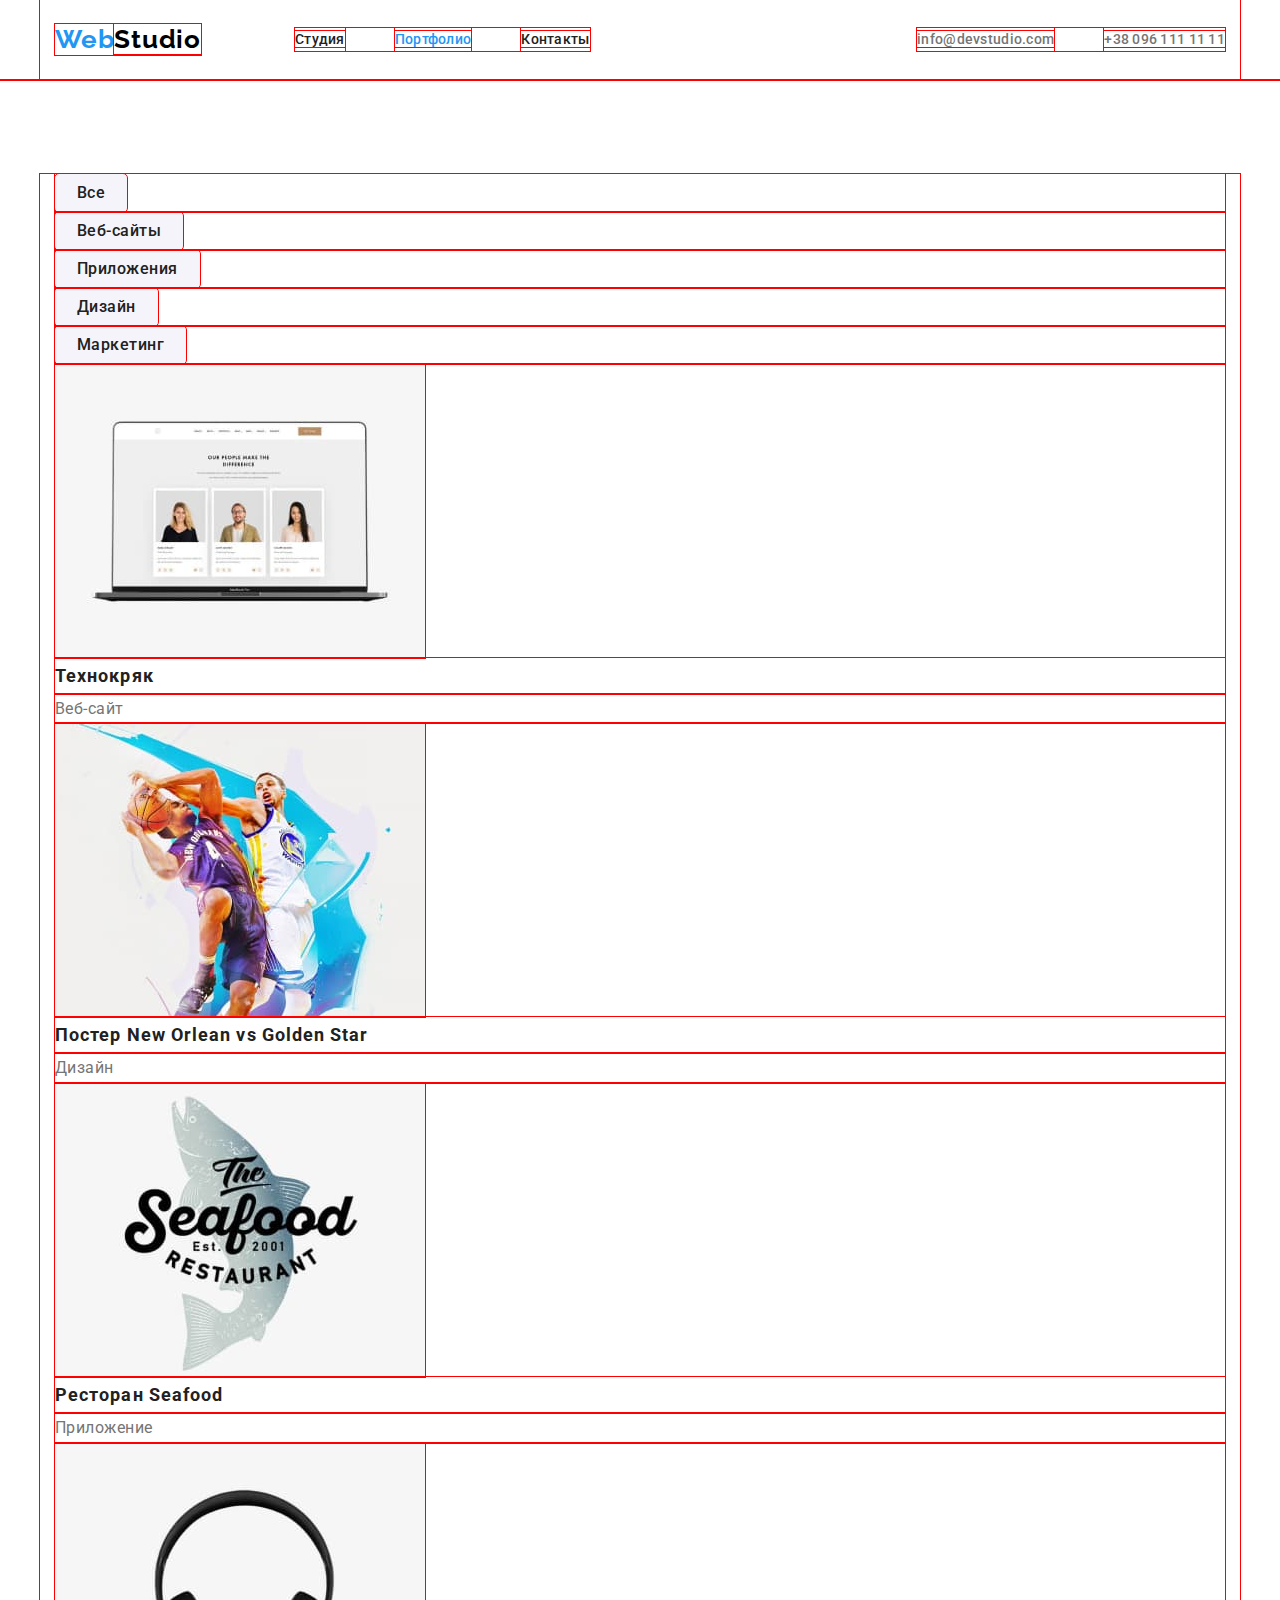
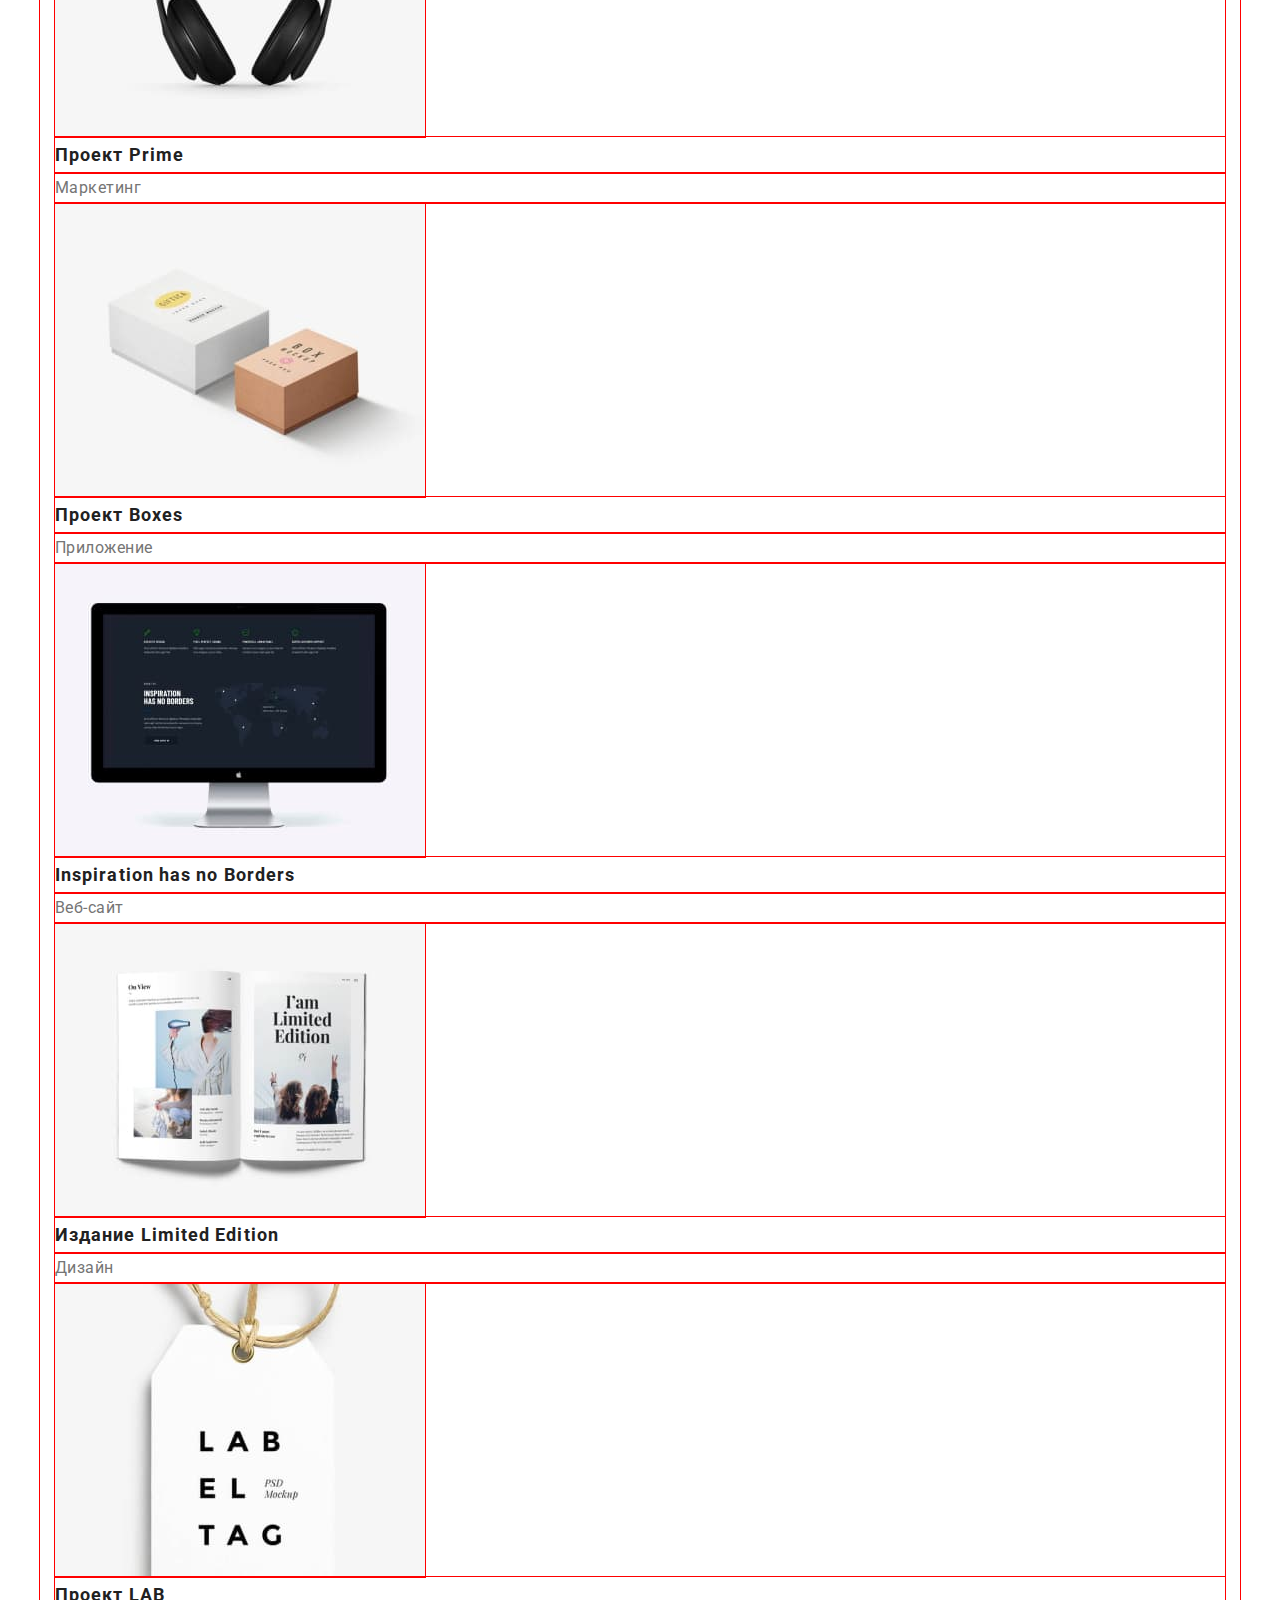
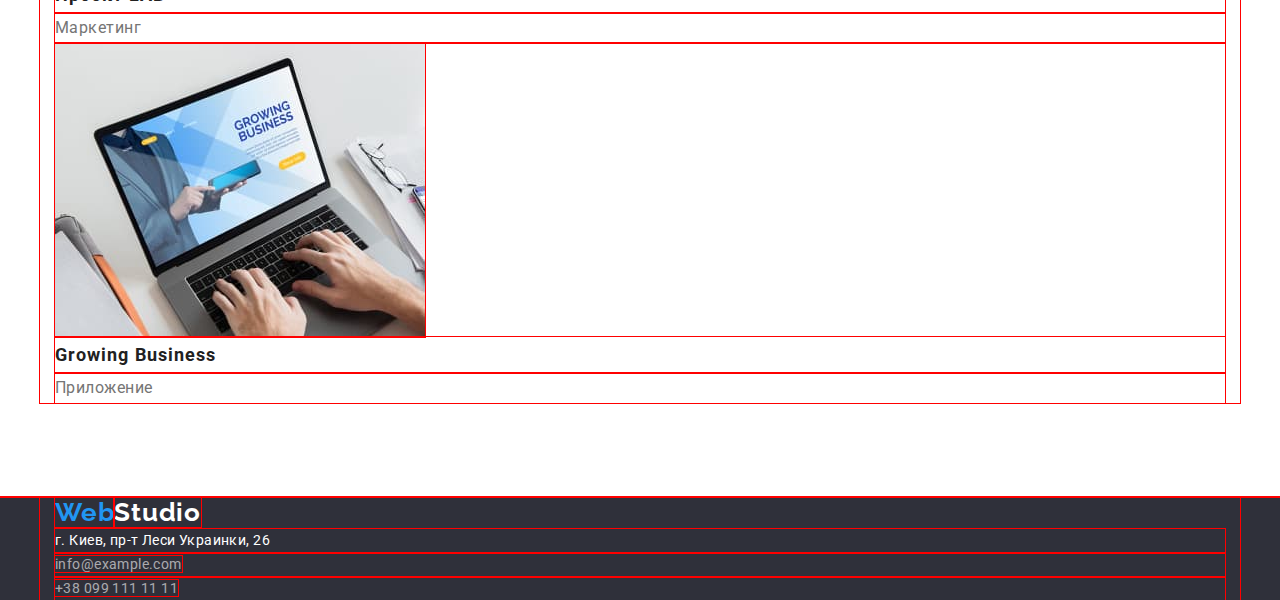
==== portfolio.html @ d6506626 "портф" ====
<!DOCTYPE html>
<html lang="ru">

<head>
    <meta charset="UTF-8">
    <meta http-equiv="X-UA-Compatible" content="IE=edge">
    <meta name="viewport" content="width=device-width, initial-scale=1.0">
    <link rel="stylesheet"
        href="https://cdnjs.cloudflare.com/ajax/libs/modern-normalize/1.0.0/modern-normalize.min.css">
    <link rel="preconnect" href="https://fonts.gstatic.com">
    <link
        href="https://fonts.googleapis.com/css2?family=Raleway:wght@700&family=Roboto:wght@400;500;700;900&display=swap"
        rel="stylesheet">
    <link rel="stylesheet" href="./css/styles.css">
    <title>Студия</title>
</head>


<body>

    <header class="section">
        <div class="container">

            <a class="logo" href="./index.html">Web<span class="logo-studio-black">Studio</span></a>
            <nav class="nav">
                <ul class="nav-list list">
                    <li class="list-items"><a class="nav-link" href="./index.html">Студия</a></li>
                    <li class="list-items"><a class="nav-link  current" href="./portfolio.html">Портфолио</a></li>
                    <li class="list-items"><a class="nav-link" href="">Контакты</a></li>
                </ul>
            </nav>
            <ul class="contacts list">
                <li class="list-items"><a class="contacts-head" href="mailto:info@devstudio.com">info@devstudio.com</a>
                </li>
                <li class="list-items"><a class="contacts-head" href="tel:+380961111111">+38 096 111 11 11</a></li>
            </ul>
        </div>
    </header>
    <main>
        <section class="portfolio section">
            <div class="container">
                <h1 class="visually-hidden">Наши работы</h1>
                <ul class="list">
                    <li><button class="portfolio-button" type="button">Все</button></li>
                    <li><button class="portfolio-button" type="button">Веб-сайты</button></li>
                    <li><button class="portfolio-button" type="button">Приложения</button></li>
                    <li><button class="portfolio-button" type="button">Дизайн</button></li>
                    <li><button class="portfolio-button" type="button">Маркетинг</button></li>
                </ul>
                <ul class="gallery list">
                    <li><a href="">
                            <img src="./images/portfolio/img1.jpg" width="370" alt="ноутбук с открытым сайтом">
                            <h2>Технокряк</h2>
                            <p>Веб-сайт</p>
                        </a>
                    </li>
                    <li><a href="">
                            <img src="./images/portfolio/img2.jpg" width="370" alt="два баскетболиста в прыжке">
                            <h2>Постер New Orlean vs Golden Star</h2>
                            <p>Дизайн</p>
                        </a>
                    </li>
                    <li><a href="">
                            <img src="./images/portfolio/img3.jpg" width="370" alt="логотип ресторана">
                            <h2>Ресторан Seafood</h2>
                            <p>Приложение</p>
                        </a>
                    </li>
                    <li><a href="">
                            <img src="./images/portfolio/img4.jpg" width="370" alt="наушники">
                            <h2>Проект Prime</h2>
                            <p>Маркетинг</p>
                        </a>
                    </li>
                    <li><a href="">
                            <img src="./images/portfolio/img5.jpg" width="370" alt="две коробки">
                            <h2>Проект Boxes</h2>
                            <p>Приложение</p>
                        </a>
                    </li>
                    <li><a href="">
                            <img src="./images/portfolio/img6.jpg" width="370" alt="монитор с открытым сайтом">
                            <h2>Inspiration has no Borders</h2>
                            <p>Веб-сайт</p>
                        </a>
                    </li>
                    <li><a href="">
                            <img src="./images/portfolio/img7.jpg" width="370" alt="открытая книга">
                            <h2>Издание Limited Edition</h2>
                            <p>Дизайн</p>
                        </a>
                    </li>
                    <li><a href="">
                            <img src="./images/portfolio/img8.jpg" width="370" alt="логотип проекта">
                            <h2>Проект LAB</h2>
                            <p>Маркетинг</p>
                        </a>
                    </li>
                    <li><a href="">
                            <img src="./images/portfolio/img9.jpg" width="370" alt="ноутбук с открытым приложением">
                            <h2>Growing Business</h2>
                            <p>Приложение</p>
                        </a>
                    </li>
                </ul>
            </div>
        </section>
    </main>
    <footer class="footer">
        <div class="container">
            <a class="logo" href="./index.html"><span class="logo-web">Web</span><span
                    class="logo-studio-white">Studio</span></a>
            <address>
                <ul class="list">
                    <li class="town">г. Киев, пр-т Леси Украинки, 26</li>
                    <li><a class="footer-link" href="mailtoinfo@example.com">info@example.com</a></li>
                    <li><a class="footer-link" href="tel+380991111111">+38 099 111 11 11</a></li>
                </ul>
            </address>
        </div>
    </footer>

</body>

</html>
---- css/styles.css ----
:root{
    --primary-text-color:#757575;
    --primari-title-color:#212121;
    --primery-bg-color:#ffffff;
    --accent-color:#2196F3;
    --second-bg-color:#F5F4FA;
    --third-bg-color:#2F303A;
    --addres-second-color:rgba(255, 255, 255, 0.6);
    --second-logo-color:#000000;
}

*{outline: 1px solid red;} 
/* reset styles */
a{text-decoration: none;color: inherit;}

.list{list-style: none; margin: 0; padding: 0; }

h1,h2,h3,p{margin: 0;} 

html{box-sizing: border-box;}
*,*::after,*::before{
  box-sizing: inherit;}

img {
  display: block;
  max-width: 100%;
  height: auto;
}

/* Body */
body{
font-family: 'Roboto', sans-serif;
color: var(--primary-text-color) ;
font-size: 14px;
line-height: 1.71;
letter-spacing: 0.03em;}




/* all containers&sections */
.container{
max-width: 1200px;
margin-left: auto;
margin-right: auto;
padding-left: 15px;
padding-right: 15px;}
.section{
padding-bottom: 94px;
padding-top: 94px;}

/* hidden title */
.visually-hidden {
  position: absolute !important;
  clip: rect(1px 1px 1px 1px);
  clip: rect(1px, 1px, 1px, 1px);
  padding: 0 !important;
  border: 0 !important;
  height: 1px !important;
  width: 1px !important;
  overflow: hidden;}

/* logo */
.logo{font-family: 'Raleway',sans-serif;
font-weight: 700;
font-size: 26px;
line-height: 1.19;
letter-spacing: 0.03em;
color: var(--accent-color);
margin-right: 94px;}
.logo-studio-black{color: var(--second-logo-color);}
.logo-studio-white{color: var(--primery-bg-color);}

/* header */
.nav-link{color: var(--primari-title-color);}
.nav-link.current{color: var(--accent-color);}
.nav-link:hover,.nav-link:focus{color: var(--accent-color) ;}
.contacts-head{color: var(--primary-text-color);} 
.contacts-head:hover,.contacts-head:focus{color: var(--accent-color);}

.nav-link,.contacts-head{
font-weight: 500;
font-size: 14px;
line-height: 1.14;
letter-spacing: 0.02em;}

header .container{
border-bottom: 1px solid #ECECEC;
display: flex;
align-items:center;
 height: 80px;
padding-top: 25px;
padding-bottom: 25px; }

header.section{padding: 0;}

.nav-list li:not(:last-child),.contacts li:not(:last-child){margin-right: 50px;}
.contacts{margin-left: auto}
.nav-list,.contacts{display: flex;}


/* footer */
.footer{background-color: var(--third-bg-color);}
.town{color: var(--primery-bg-color);}
.footer-link{color: var(--addres-second-color);}
.footer-link,.town{font-size: 14px;
line-height: 1.71;
letter-spacing: 0.03em;
font-family: Roboto;
font-style: normal;}
.footer-link:focus,.footer-link:hover{color: var(--accent-color);}

/* main pg index */
/*     hero */
.hero{
padding-top: 200px;
padding-bottom: 200px;
background-color: var(--third-bg-color);
}

.main-title{
color: var(--primery-bg-color);
font-weight: 900;
font-size: 44px;
line-height: 1.36;
letter-spacing: 0.06em;
text-transform: uppercase;
margin-bottom: 30px;
}

.hero-container{
width: 696px;
margin-left: auto;
margin-right: auto;
text-align: center;}

.hero-button{
background-color: var(--accent-color);
color: var(--primery-bg-color) ;
cursor: pointer;
font-weight: bold;
font-size: 16px;
line-height: 1.87;
text-align: center;
letter-spacing: 0.06em;
padding: 10px 32px;
border-radius: 4px;
border:0px;}

.hero-button:focus,.hero-button:hover{background-color:  #188CE8;}


/*    our-features */
.our-features-list{display: flex;}

.our-features-item{flex-basis: calc((100%-90px)/4);}
.our-features-item:not(:last-child){margin-right: 30px;}

.our-features-subtitle{color: var(--primari-title-color);
font-size: 14px;
line-height: 1.14;
letter-spacing: 0.03em;
text-transform: uppercase;}



/*    specialization */
.specialization .container{padding-top: 0;}
.specialization ul{display: flex;}
.specialization li:not(:last-child){margin-right: 30px;}
.specialization-title{
text-align: center;
margin-bottom: 50px;
color: var(--primari-title-color);
font-size: 36px;
line-height: 1.16;
text-align: center;
letter-spacing: 0.03em;}

/*     team  */
.team{background-color: val(--second-bg-color);}
.team ul{display: flex;}
.team li:not(:last-child){margin-right: 30px;}
.team-title{
margin-bottom: 50px;
color: var(--primari-title-color);
font-size: 36px;
line-height: 1.16;
text-align: center;
letter-spacing: 0.03em;}
.team-subtitle{color: var(--primari-title-color);
font-weight: 500;
font-size: 16px;
line-height: 1.18;
letter-spacing: 0.03em;}
.team-text{font-size: 16px;
line-height: 1.18;
letter-spacing: 0.03em;}

/* main pg portfolio */
/*     buttons */
.portfolio-button{
background-color: var(--second-bg-color);
color: var(--primari-title-color);
cursor: pointer;font-weight: 500;
font-size: 16px;
line-height: 1.62;
text-align: center;
letter-spacing: 0.03em;
padding: 6px 22px;
border: 0px;
border-radius: 4px;}
.portfolio-button:focus,.portfolio-button:hover{background-color: var(--accent-color);color: var(--primery-bg-color);}

/*     gallery */
.gallery h2{color: var(--primari-title-color);
font-size: 18px;
line-height: 2;
letter-spacing: 0.06em;}
.gallery p{font-size: 16px;
line-height: 1.87;
letter-spacing: 0.03em;
color: var(--primary-text-color);}
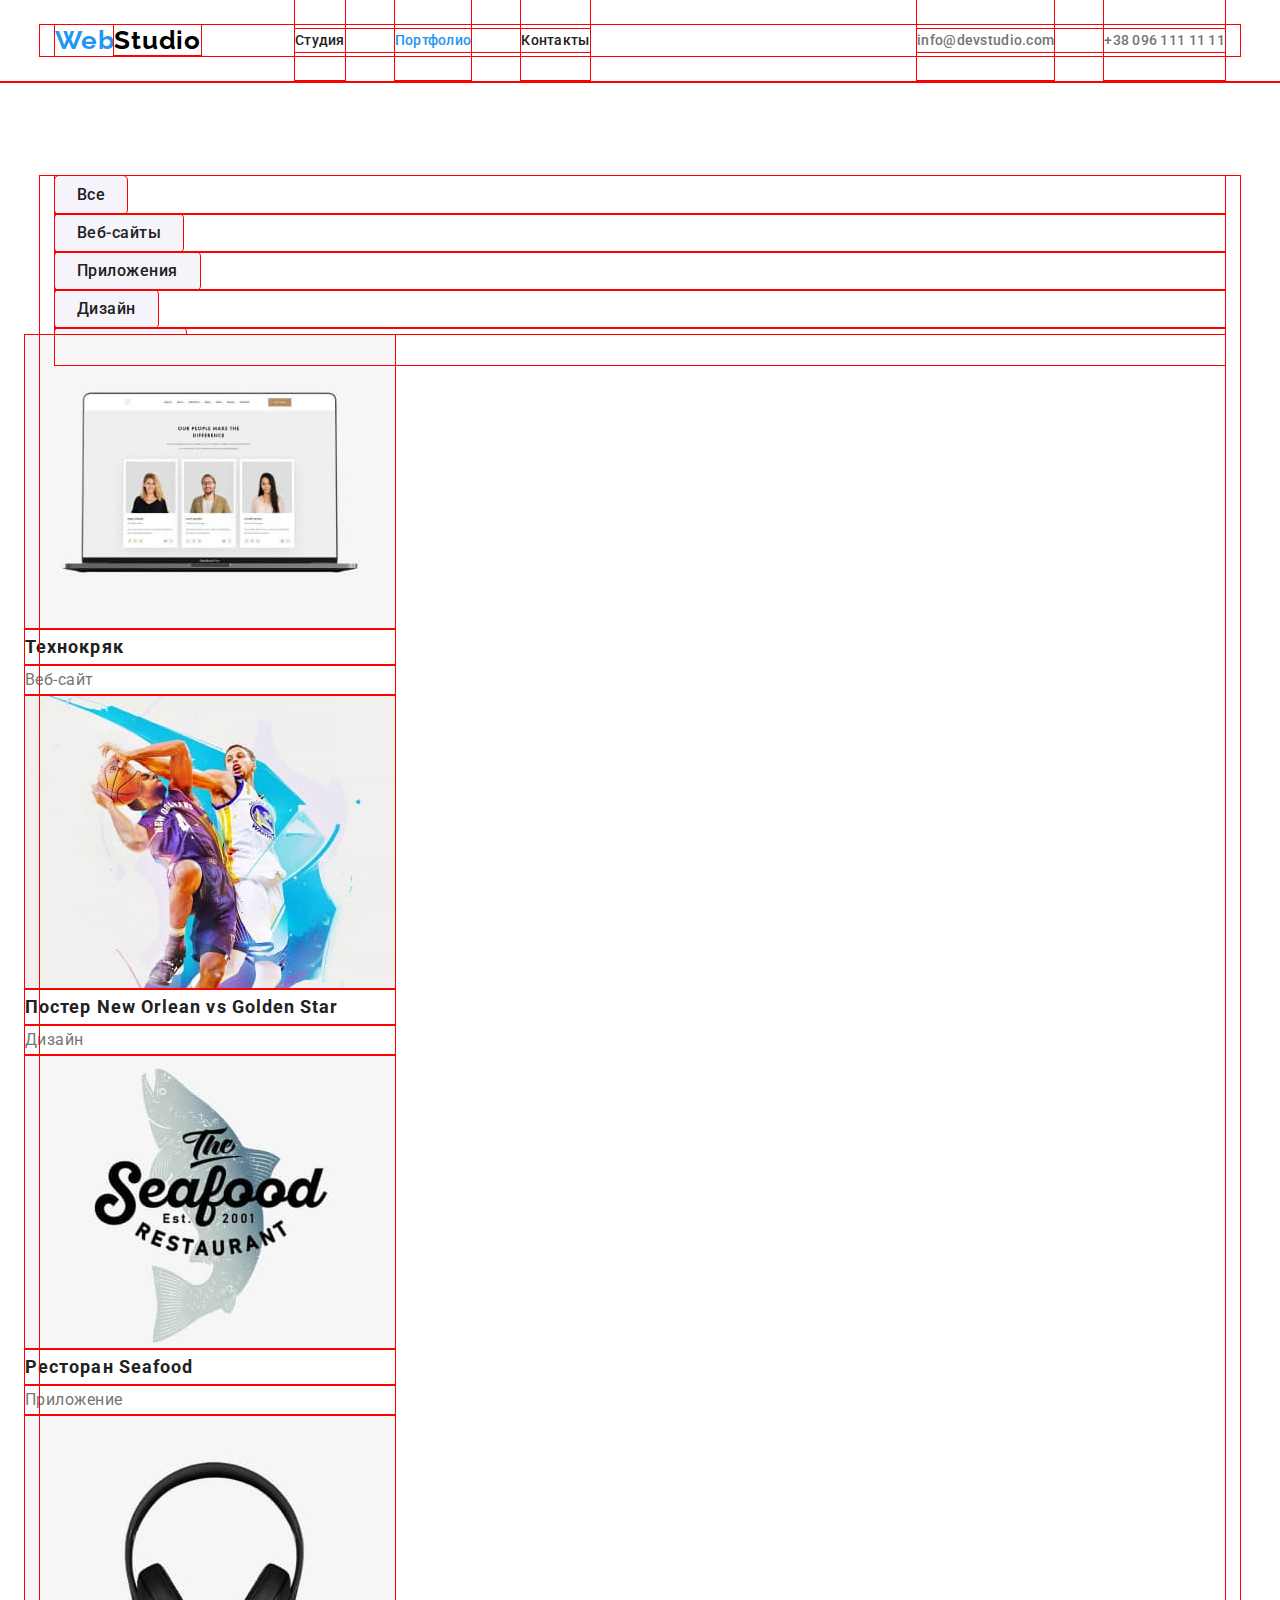
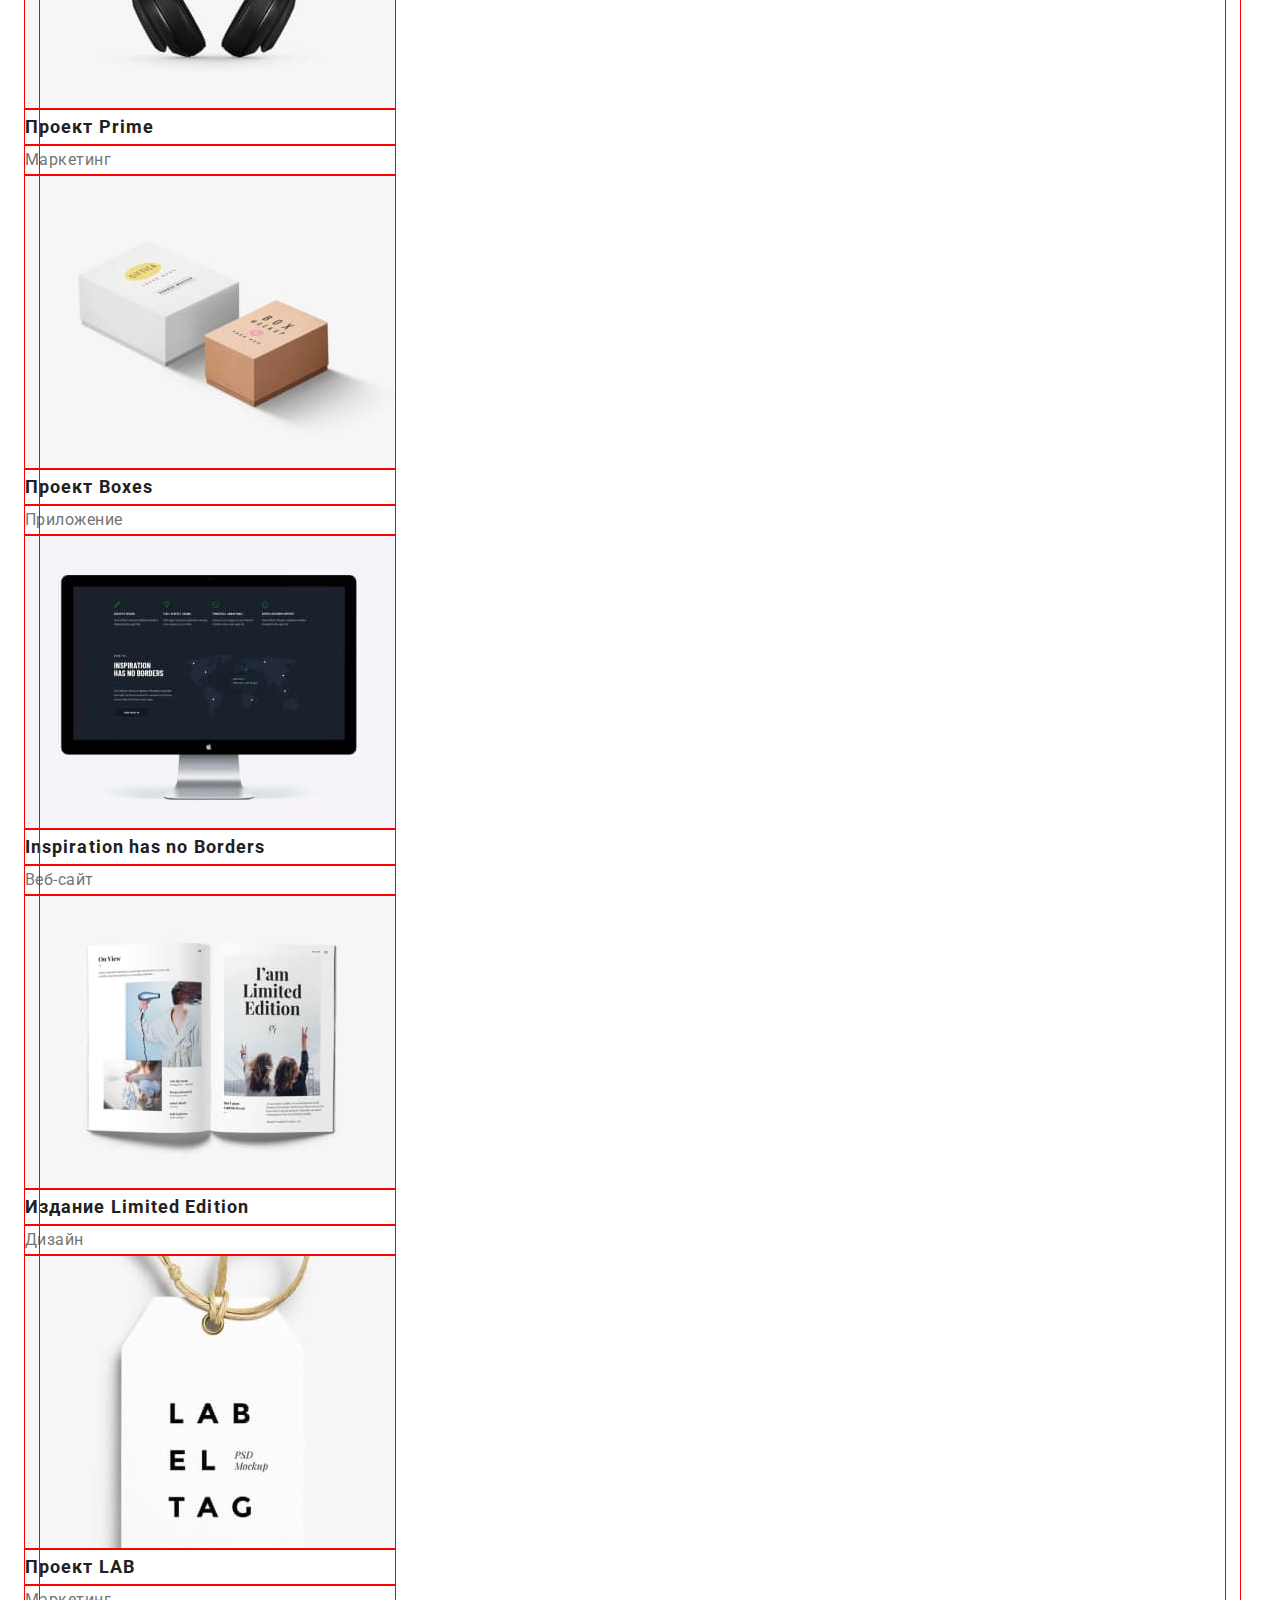
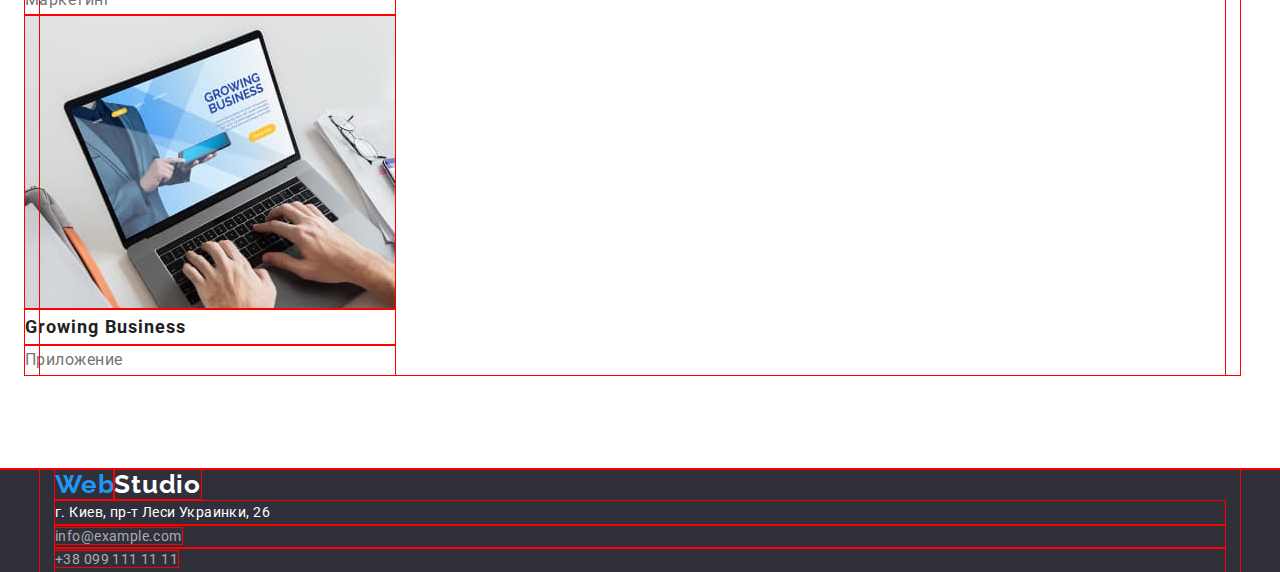
==== commit 62de9aca: "08" ====
--- a/portfolio.html
+++ b/portfolio.html
@@ -15,11 +15,9 @@
     <title>Студия</title>
 </head>
 
-
 <body>
-
-    <header class="section">
-        <div class="container">
+    <header class="header">
+        <div class="container header-container">
 
             <a class="logo" href="./index.html">Web<span class="logo-studio-black">Studio</span></a>
             <nav class="nav">
@@ -47,62 +45,64 @@
                     <li><button class="portfolio-button" type="button">Дизайн</button></li>
                     <li><button class="portfolio-button" type="button">Маркетинг</button></li>
                 </ul>
-                <ul class="gallery list">
-                    <li><a href="">
-                            <img src="./images/portfolio/img1.jpg" width="370" alt="ноутбук с открытым сайтом">
-                            <h2>Технокряк</h2>
-                            <p>Веб-сайт</p>
-                        </a>
-                    </li>
-                    <li><a href="">
-                            <img src="./images/portfolio/img2.jpg" width="370" alt="два баскетболиста в прыжке">
-                            <h2>Постер New Orlean vs Golden Star</h2>
-                            <p>Дизайн</p>
-                        </a>
-                    </li>
-                    <li><a href="">
-                            <img src="./images/portfolio/img3.jpg" width="370" alt="логотип ресторана">
-                            <h2>Ресторан Seafood</h2>
-                            <p>Приложение</p>
-                        </a>
-                    </li>
-                    <li><a href="">
-                            <img src="./images/portfolio/img4.jpg" width="370" alt="наушники">
-                            <h2>Проект Prime</h2>
-                            <p>Маркетинг</p>
-                        </a>
-                    </li>
-                    <li><a href="">
-                            <img src="./images/portfolio/img5.jpg" width="370" alt="две коробки">
-                            <h2>Проект Boxes</h2>
-                            <p>Приложение</p>
-                        </a>
-                    </li>
-                    <li><a href="">
-                            <img src="./images/portfolio/img6.jpg" width="370" alt="монитор с открытым сайтом">
-                            <h2>Inspiration has no Borders</h2>
-                            <p>Веб-сайт</p>
-                        </a>
-                    </li>
-                    <li><a href="">
-                            <img src="./images/portfolio/img7.jpg" width="370" alt="открытая книга">
-                            <h2>Издание Limited Edition</h2>
-                            <p>Дизайн</p>
-                        </a>
-                    </li>
-                    <li><a href="">
-                            <img src="./images/portfolio/img8.jpg" width="370" alt="логотип проекта">
-                            <h2>Проект LAB</h2>
-                            <p>Маркетинг</p>
-                        </a>
-                    </li>
-                    <li><a href="">
-                            <img src="./images/portfolio/img9.jpg" width="370" alt="ноутбук с открытым приложением">
-                            <h2>Growing Business</h2>
-                            <p>Приложение</p>
-                        </a>
-                    </li>
-                </ul>
+                <div class="grid">
+                    <ul class="gallery list">
+                        <li><a href="">
+                                <img src="./images/portfolio/img1.jpg" width="370" alt="ноутбук с открытым сайтом">
+                                <h2>Технокряк</h2>
+                                <p>Веб-сайт</p>
+                            </a>
+                        </li>
+                        <li><a href="">
+                                <img src="./images/portfolio/img2.jpg" width="370" alt="два баскетболиста в прыжке">
+                                <h2>Постер New Orlean vs Golden Star</h2>
+                                <p>Дизайн</p>
+                            </a>
+                        </li>
+                        <li><a href="">
+                                <img src="./images/portfolio/img3.jpg" width="370" alt="логотип ресторана">
+                                <h2>Ресторан Seafood</h2>
+                                <p>Приложение</p>
+                            </a>
+                        </li>
+                        <li><a href="">
+                                <img src="./images/portfolio/img4.jpg" width="370" alt="наушники">
+                                <h2>Проект Prime</h2>
+                                <p>Маркетинг</p>
+                            </a>
+                        </li>
+                        <li><a href="">
+                                <img src="./images/portfolio/img5.jpg" width="370" alt="две коробки">
+                                <h2>Проект Boxes</h2>
+                                <p>Приложение</p>
+                            </a>
+                        </li>
+                        <li><a href="">
+                                <img src="./images/portfolio/img6.jpg" width="370" alt="монитор с открытым сайтом">
+                                <h2>Inspiration has no Borders</h2>
+                                <p>Веб-сайт</p>
+                            </a>
+                        </li>
+                        <li><a href="">
+                                <img src="./images/portfolio/img7.jpg" width="370" alt="открытая книга">
+                                <h2>Издание Limited Edition</h2>
+                                <p>Дизайн</p>
+                            </a>
+                        </li>
+                        <li><a href="">
+                                <img src="./images/portfolio/img8.jpg" width="370" alt="логотип проекта">
+                                <h2>Проект LAB</h2>
+                                <p>Маркетинг</p>
+                            </a>
+                        </li>
+                        <li><a href="">
+                                <img src="./images/portfolio/img9.jpg" width="370" alt="ноутбук с открытым приложением">
+                                <h2>Growing Business</h2>
+                                <p>Приложение</p>
+                            </a>
+                        </li>
+                    </ul>
+                </div>
             </div>
         </section>
     </main>
--- a/css/styles.css
+++ b/css/styles.css
@@ -7,6 +7,7 @@
     --third-bg-color:#2F303A;
     --addres-second-color:rgba(255, 255, 255, 0.6);
     --second-logo-color:#000000;
+    --grid-item:3
 }
 
 *{outline: 1px solid red;} 
@@ -35,12 +36,24 @@
 line-height: 1.71;
 letter-spacing: 0.03em;}
 
+/* Grids */
+.grid {
+  display: flex;
+  flex-wrap: wrap;
+  margin-left: -30px;
+  margin-top: -30px;
+}
+
+.grid-items{ flex-basis: calc((100% - 30px * var(--grid-item)) / var(--grid-item));
+  margin-left: 30px;
+  margin-top: 30px;
+}
 
 
 
 /* all containers&sections */
 .container{
-max-width: 1200px;
+width: 1200px;
 margin-left: auto;
 margin-right: auto;
 padding-left: 15px;
@@ -72,10 +85,16 @@
 .logo-studio-white{color: var(--primery-bg-color);}
 
 /* header */
-.nav-link{color: var(--primari-title-color);}
+.nav-link{
+padding-top: 32px;
+padding-bottom: 32px;
+color: var(--primari-title-color);}
 .nav-link.current{color: var(--accent-color);}
 .nav-link:hover,.nav-link:focus{color: var(--accent-color) ;}
-.contacts-head{color: var(--primary-text-color);} 
+.contacts-head{
+padding-top: 32px;
+padding-bottom: 32px;  
+color: var(--primary-text-color);} 
 .contacts-head:hover,.contacts-head:focus{color: var(--accent-color);}
 
 .nav-link,.contacts-head{
@@ -84,16 +103,13 @@
 line-height: 1.14;
 letter-spacing: 0.02em;}
 
-header .container{
+.header{
 border-bottom: 1px solid #ECECEC;
-display: flex;
-align-items:center;
- height: 80px;
 padding-top: 25px;
 padding-bottom: 25px; }
 
 header.section{padding: 0;}
-
+.header-container{align-items:center;display: flex;}
 .nav-list li:not(:last-child),.contacts li:not(:last-child){margin-right: 50px;}
 .contacts{margin-left: auto}
 .nav-list,.contacts{display: flex;}
@@ -151,10 +167,7 @@
 
 
 /*    our-features */
-.our-features-list{display: flex;}
-
-.our-features-item{flex-basis: calc((100%-90px)/4);}
-.our-features-item:not(:last-child){margin-right: 30px;}
+.our-features-item{--grid-item:4}
 
 .our-features-subtitle{color: var(--primari-title-color);
 font-size: 14px;
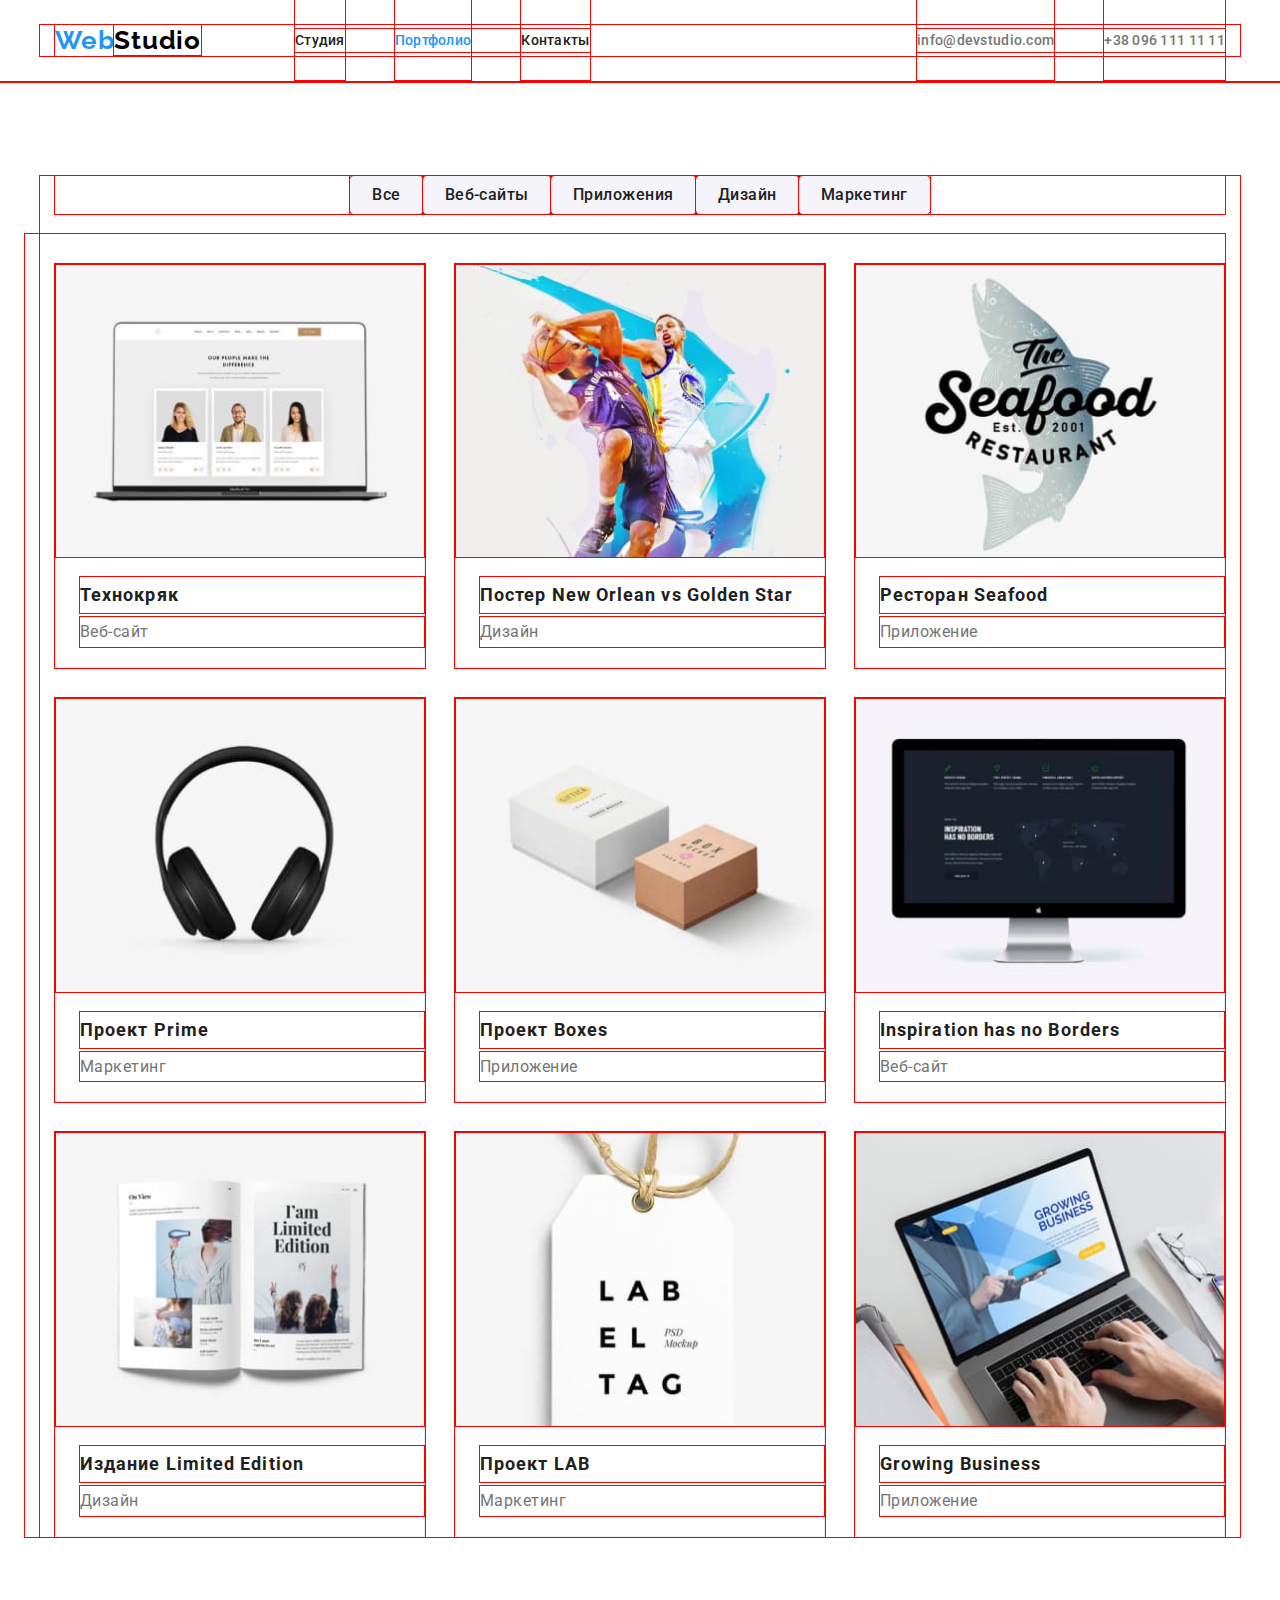
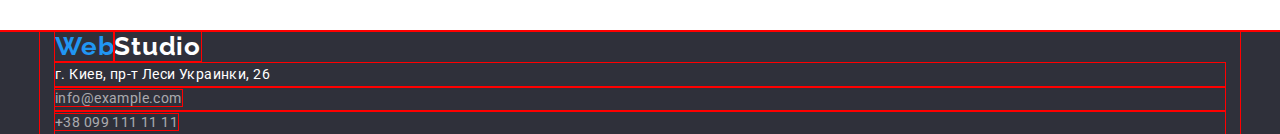
==== commit 777010f1: "09" ====
--- a/portfolio.html
+++ b/portfolio.html
@@ -38,72 +38,81 @@
         <section class="portfolio section">
             <div class="container">
                 <h1 class="visually-hidden">Наши работы</h1>
-                <ul class="list">
+                <ul class="list portfolio-list">
                     <li><button class="portfolio-button" type="button">Все</button></li>
                     <li><button class="portfolio-button" type="button">Веб-сайты</button></li>
                     <li><button class="portfolio-button" type="button">Приложения</button></li>
                     <li><button class="portfolio-button" type="button">Дизайн</button></li>
                     <li><button class="portfolio-button" type="button">Маркетинг</button></li>
                 </ul>
-                <div class="grid">
-                    <ul class="gallery list">
-                        <li><a href="">
+
+                <ul class="gallery list grid">
+                    <li class="grid-items">
+                        <div class="gallery-border"><a href="">
                                 <img src="./images/portfolio/img1.jpg" width="370" alt="ноутбук с открытым сайтом">
                                 <h2>Технокряк</h2>
                                 <p>Веб-сайт</p>
-                            </a>
-                        </li>
-                        <li><a href="">
+                            </a></div>
+                    </li>
+                    <li class="grid-items">
+                        <div class="gallery-border"><a href="">
                                 <img src="./images/portfolio/img2.jpg" width="370" alt="два баскетболиста в прыжке">
                                 <h2>Постер New Orlean vs Golden Star</h2>
                                 <p>Дизайн</p>
-                            </a>
-                        </li>
-                        <li><a href="">
+                            </a></div>
+                    </li>
+                    <li class="grid-items">
+                        <div class="gallery-border"><a href="">
                                 <img src="./images/portfolio/img3.jpg" width="370" alt="логотип ресторана">
                                 <h2>Ресторан Seafood</h2>
                                 <p>Приложение</p>
-                            </a>
-                        </li>
-                        <li><a href="">
+                            </a></div>
+                    </li>
+                    <li class="grid-items">
+                        <div class="gallery-border"><a href="">
                                 <img src="./images/portfolio/img4.jpg" width="370" alt="наушники">
                                 <h2>Проект Prime</h2>
                                 <p>Маркетинг</p>
-                            </a>
-                        </li>
-                        <li><a href="">
+                            </a></div>
+                    </li>
+                    <li class="grid-items">
+                        <div class="gallery-border"><a href="">
                                 <img src="./images/portfolio/img5.jpg" width="370" alt="две коробки">
                                 <h2>Проект Boxes</h2>
                                 <p>Приложение</p>
-                            </a>
-                        </li>
-                        <li><a href="">
+                            </a></div>
+                    </li>
+                    <li class="grid-items">
+                        <div class="gallery-border"><a href="">
                                 <img src="./images/portfolio/img6.jpg" width="370" alt="монитор с открытым сайтом">
                                 <h2>Inspiration has no Borders</h2>
                                 <p>Веб-сайт</p>
-                            </a>
-                        </li>
-                        <li><a href="">
+                            </a></div>
+                    </li>
+                    <li class="grid-items">
+                        <div class="gallery-border"><a href="">
                                 <img src="./images/portfolio/img7.jpg" width="370" alt="открытая книга">
                                 <h2>Издание Limited Edition</h2>
                                 <p>Дизайн</p>
-                            </a>
-                        </li>
-                        <li><a href="">
+                            </a></div>
+                    </li>
+                    <li class="grid-items">
+                        <div class="gallery-border"><a href="">
                                 <img src="./images/portfolio/img8.jpg" width="370" alt="логотип проекта">
                                 <h2>Проект LAB</h2>
                                 <p>Маркетинг</p>
-                            </a>
-                        </li>
-                        <li><a href="">
+                            </a></div>
+                    </li>
+                    <li class="grid-items">
+                        <div class="gallery-border"><a href="">
                                 <img src="./images/portfolio/img9.jpg" width="370" alt="ноутбук с открытым приложением">
                                 <h2>Growing Business</h2>
                                 <p>Приложение</p>
-                            </a>
-                        </li>
-                    </ul>
-                </div>
+                            </a></div>
+                    </li>
+                </ul>
             </div>
+
         </section>
     </main>
     <footer class="footer">
--- a/css/styles.css
+++ b/css/styles.css
@@ -116,7 +116,8 @@
 
 
 /* footer */
-.footer{background-color: var(--third-bg-color);}
+.footer{background-color: var(--third-bg-color);
+}
 .town{color: var(--primery-bg-color);}
 .footer-link{color: var(--addres-second-color);}
 .footer-link,.town{font-size: 14px;
@@ -178,22 +179,19 @@
 
 
 /*    specialization */
-.specialization .container{padding-top: 0;}
-.specialization ul{display: flex;}
-.specialization li:not(:last-child){margin-right: 30px;}
+.specialization{padding-top: 0;}
 .specialization-title{
 text-align: center;
 margin-bottom: 50px;
 color: var(--primari-title-color);
 font-size: 36px;
 line-height: 1.16;
-text-align: center;
 letter-spacing: 0.03em;}
 
 /*     team  */
-.team{background-color: val(--second-bg-color);}
-.team ul{display: flex;}
-.team li:not(:last-child){margin-right: 30px;}
+.team{background-color: var(--second-bg-color);}
+/* .team ul{display: flex;} */
+/* .team li:not(:last-child){margin-right: 30px;} */
 .team-title{
 margin-bottom: 50px;
 color: var(--primari-title-color);
@@ -201,14 +199,23 @@
 line-height: 1.16;
 text-align: center;
 letter-spacing: 0.03em;}
-.team-subtitle{color: var(--primari-title-color);
+.team-subtitle{
+margin-top: 30px;
+color: var(--primari-title-color);
 font-weight: 500;
 font-size: 16px;
 line-height: 1.18;
 letter-spacing: 0.03em;}
-.team-text{font-size: 16px;
+.team-text{
+margin-top: 10px;
+font-size: 16px;
 line-height: 1.18;
 letter-spacing: 0.03em;}
+.team-item{
+padding-bottom: 30px; 
+--grid-item:4;
+background-color:var(--primery-bg-color) ;
+text-align: center;}
 
 /* main pg portfolio */
 /*     buttons */
@@ -225,12 +232,26 @@
 border-radius: 4px;}
 .portfolio-button:focus,.portfolio-button:hover{background-color: var(--accent-color);color: var(--primery-bg-color);}
 
+.portfolio-list{
+display: flex;
+justify-content: center;
+margin-bottom: 50px;}
+.portfolio-button:not(:last-child){margin-right: 8px;}
+
 /*     gallery */
-.gallery h2{color: var(--primari-title-color);
+.gallery h2{
+margin-top: 20px;  
+margin-left: 24px;
+color: var(--primari-title-color);
 font-size: 18px;
 line-height: 2;
 letter-spacing: 0.06em;}
-.gallery p{font-size: 16px;
+.gallery p{
+margin-left: 24px;
+margin-top: 4px;
+font-size: 16px;
 line-height: 1.87;
 letter-spacing: 0.03em;
 color: var(--primary-text-color);}
+.gallery-border{border: 1px solid #EEEEEE;
+padding-bottom: 20px;}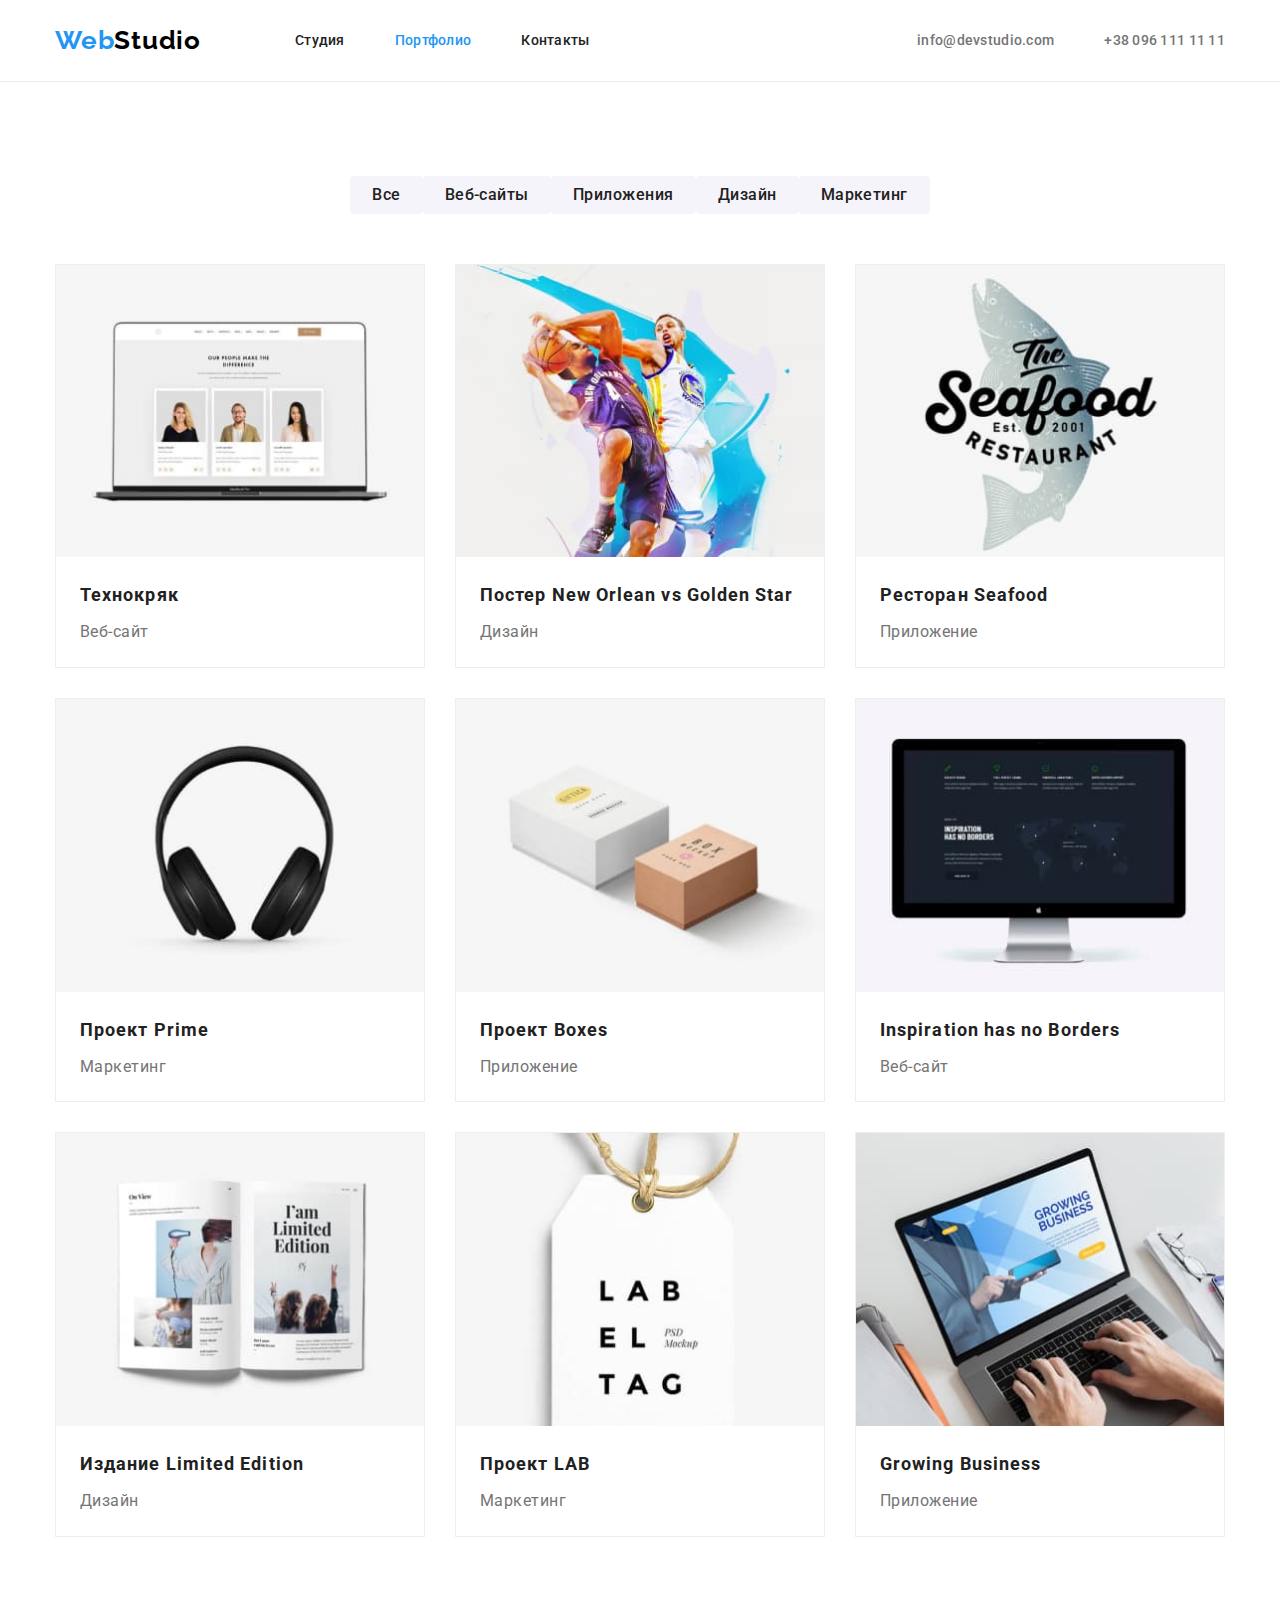
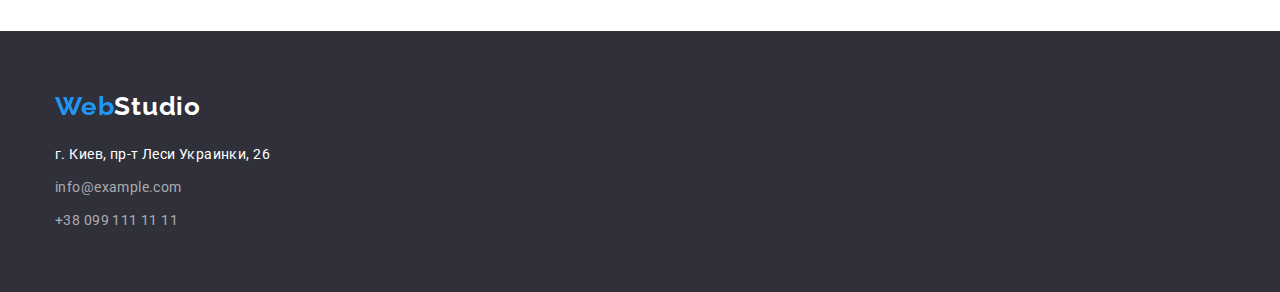
==== commit 9846c61d: "1.0" ====
--- a/portfolio.html
+++ b/portfolio.html
@@ -117,18 +117,19 @@
     </main>
     <footer class="footer">
         <div class="container">
-            <a class="logo" href="./index.html"><span class="logo-web">Web</span><span
-                    class="logo-studio-white">Studio</span></a>
+            <a class="logo" href="./index.html">Web<span class="logo-studio-white">Studio</span></a>
             <address>
                 <ul class="list">
                     <li class="town">г. Киев, пр-т Леси Украинки, 26</li>
-                    <li><a class="footer-link" href="mailtoinfo@example.com">info@example.com</a></li>
-                    <li><a class="footer-link" href="tel+380991111111">+38 099 111 11 11</a></li>
+                    <li class="footer-item"><a class="footer-link" href="mailtoinfo@example.com">info@example.com</a>
+                    </li>
+                    <li class="footer-item"><a class="footer-link" href="tel+380991111111">+38 099 111 11 11</a></li>
                 </ul>
             </address>
         </div>
     </footer>
 
+
 </body>
 
 </html>--- a/css/styles.css
+++ b/css/styles.css
@@ -10,7 +10,7 @@
     --grid-item:3
 }
 
-*{outline: 1px solid red;} 
+ 
 /* reset styles */
 a{text-decoration: none;color: inherit;}
 
@@ -117,15 +117,20 @@
 
 /* footer */
 .footer{background-color: var(--third-bg-color);
-}
-.town{color: var(--primery-bg-color);}
+padding-top: 60px;
+padding-bottom: 60px;}
+.town{color: var(--primery-bg-color);
+margin-top: 20px;}
 .footer-link{color: var(--addres-second-color);}
 .footer-link,.town{font-size: 14px;
 line-height: 1.71;
 letter-spacing: 0.03em;
 font-family: Roboto;
-font-style: normal;}
+font-style: normal;display: block;}
 .footer-link:focus,.footer-link:hover{color: var(--accent-color);}
+.footer ul{display: flex;
+flex-direction: column;}
+.footer-item{margin-top: 9px;}
 
 /* main pg index */
 /*     hero */
@@ -190,8 +195,6 @@
 
 /*     team  */
 .team{background-color: var(--second-bg-color);}
-/* .team ul{display: flex;} */
-/* .team li:not(:last-child){margin-right: 30px;} */
 .team-title{
 margin-bottom: 50px;
 color: var(--primari-title-color);
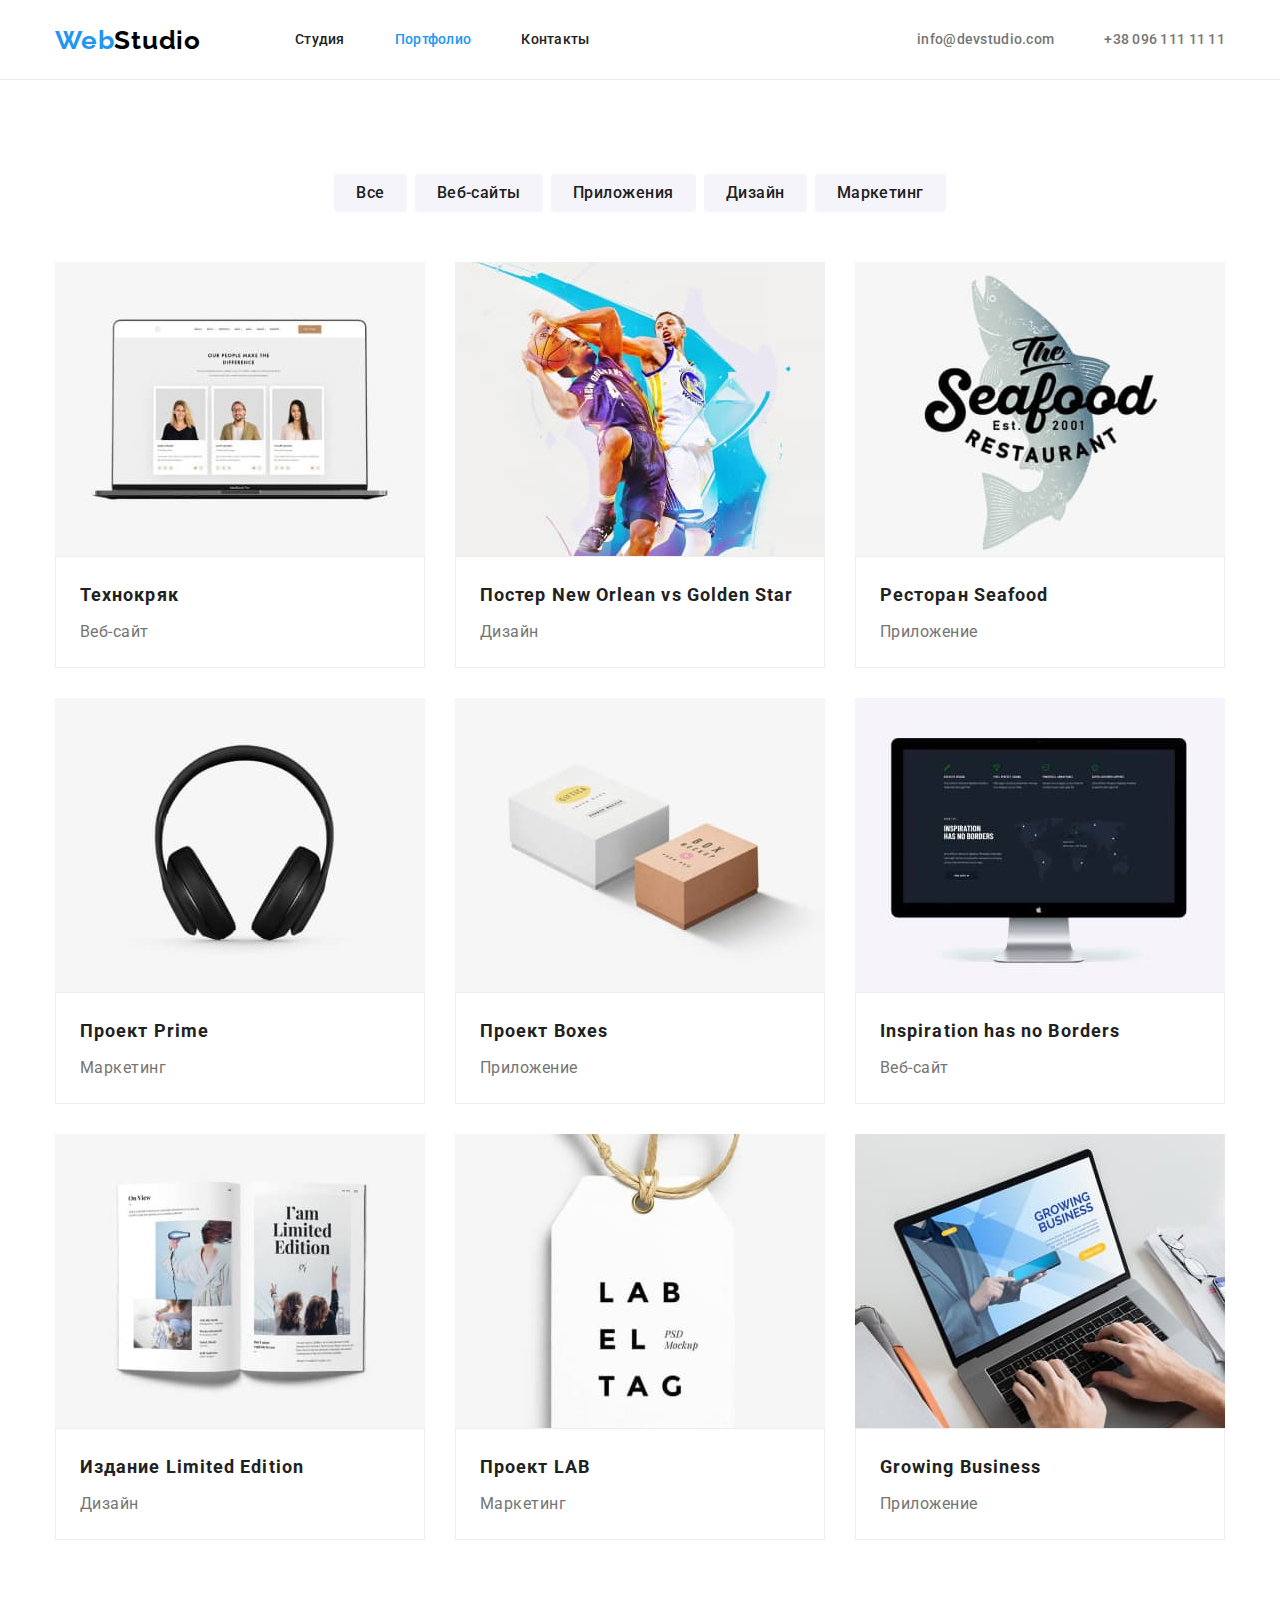
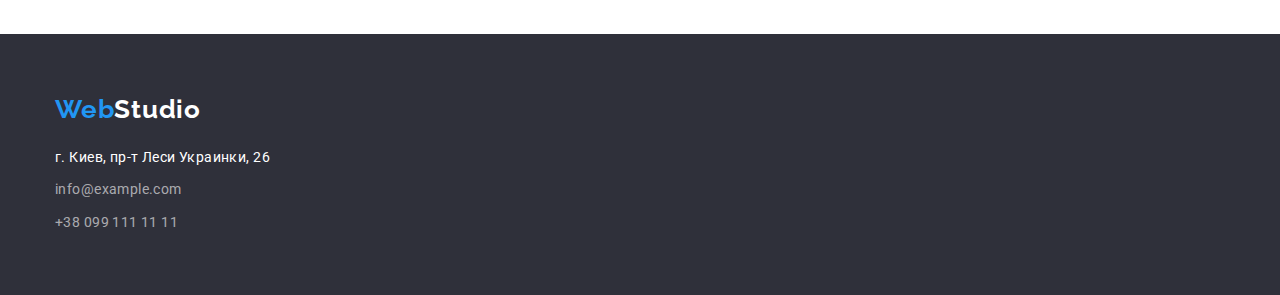
==== commit 842da292: "1.1" ====
--- a/portfolio.html
+++ b/portfolio.html
@@ -39,76 +39,94 @@
             <div class="container">
                 <h1 class="visually-hidden">Наши работы</h1>
                 <ul class="list portfolio-list">
-                    <li><button class="portfolio-button" type="button">Все</button></li>
-                    <li><button class="portfolio-button" type="button">Веб-сайты</button></li>
-                    <li><button class="portfolio-button" type="button">Приложения</button></li>
-                    <li><button class="portfolio-button" type="button">Дизайн</button></li>
-                    <li><button class="portfolio-button" type="button">Маркетинг</button></li>
+                    <li class="portfolio-item"><button class="portfolio-button" type="button">Все</button></li>
+                    <li class="portfolio-item"><button class="portfolio-button" type="button">Веб-сайты</button></li>
+                    <li class="portfolio-item"><button class="portfolio-button" type="button">Приложения</button></li>
+                    <li class="portfolio-item"><button class="portfolio-button" type="button">Дизайн</button></li>
+                    <li class="portfolio-item"><button class="portfolio-button" type="button">Маркетинг</button></li>
                 </ul>
 
                 <ul class="gallery list grid">
                     <li class="grid-items">
-                        <div class="gallery-border"><a href="">
-                                <img src="./images/portfolio/img1.jpg" width="370" alt="ноутбук с открытым сайтом">
+                        <a href="">
+                            <img src="./images/portfolio/img1.jpg" width="370" alt="ноутбук с открытым сайтом">
+                            <div class="gallery-border">
                                 <h2>Технокряк</h2>
                                 <p>Веб-сайт</p>
-                            </a></div>
+                            </div>
+                        </a>
                     </li>
                     <li class="grid-items">
-                        <div class="gallery-border"><a href="">
-                                <img src="./images/portfolio/img2.jpg" width="370" alt="два баскетболиста в прыжке">
+                        <a href="">
+                            <img src="./images/portfolio/img2.jpg" width="370" alt="два баскетболиста в прыжке">
+                            <div class="gallery-border">
                                 <h2>Постер New Orlean vs Golden Star</h2>
                                 <p>Дизайн</p>
-                            </a></div>
+                            </div>
+                        </a>
                     </li>
                     <li class="grid-items">
-                        <div class="gallery-border"><a href="">
-                                <img src="./images/portfolio/img3.jpg" width="370" alt="логотип ресторана">
+                        <a href="">
+                            <img src="./images/portfolio/img3.jpg" width="370" alt="логотип ресторана">
+                            <div class="gallery-border">
                                 <h2>Ресторан Seafood</h2>
                                 <p>Приложение</p>
-                            </a></div>
+                            </div>
+                        </a>
                     </li>
                     <li class="grid-items">
-                        <div class="gallery-border"><a href="">
-                                <img src="./images/portfolio/img4.jpg" width="370" alt="наушники">
+                        <a href="">
+                            <img src="./images/portfolio/img4.jpg" width="370" alt="наушники">
+                            <div class="gallery-border">
                                 <h2>Проект Prime</h2>
                                 <p>Маркетинг</p>
-                            </a></div>
+                            </div>
+                        </a>
                     </li>
                     <li class="grid-items">
-                        <div class="gallery-border"><a href="">
-                                <img src="./images/portfolio/img5.jpg" width="370" alt="две коробки">
+                        <a href="">
+                            <img src="./images/portfolio/img5.jpg" width="370" alt="две коробки">
+                            <div class="gallery-border">
                                 <h2>Проект Boxes</h2>
                                 <p>Приложение</p>
-                            </a></div>
+                            </div>
+                        </a>
                     </li>
                     <li class="grid-items">
-                        <div class="gallery-border"><a href="">
-                                <img src="./images/portfolio/img6.jpg" width="370" alt="монитор с открытым сайтом">
+                        <a href="">
+                            <img src="./images/portfolio/img6.jpg" width="370" alt="монитор с открытым сайтом">
+                            <div class="gallery-border">
                                 <h2>Inspiration has no Borders</h2>
                                 <p>Веб-сайт</p>
-                            </a></div>
+                            </div>
+                        </a>
                     </li>
                     <li class="grid-items">
-                        <div class="gallery-border"><a href="">
-                                <img src="./images/portfolio/img7.jpg" width="370" alt="открытая книга">
+                        <a href="">
+                            <img src="./images/portfolio/img7.jpg" width="370" alt="открытая книга">
+                            <div class="gallery-border">
                                 <h2>Издание Limited Edition</h2>
                                 <p>Дизайн</p>
-                            </a></div>
+                            </div>
+                        </a>
                     </li>
                     <li class="grid-items">
-                        <div class="gallery-border"><a href="">
-                                <img src="./images/portfolio/img8.jpg" width="370" alt="логотип проекта">
+                        <a href="">
+                            <img src="./images/portfolio/img8.jpg" width="370" alt="логотип проекта">
+                            <div class="gallery-border">
                                 <h2>Проект LAB</h2>
                                 <p>Маркетинг</p>
-                            </a></div>
+                            </div>
+                        </a>
                     </li>
                     <li class="grid-items">
-                        <div class="gallery-border"><a href="">
-                                <img src="./images/portfolio/img9.jpg" width="370" alt="ноутбук с открытым приложением">
+                        <a href="">
+                            <img src="./images/portfolio/img9.jpg" width="370" alt="ноутбук с открытым приложением">
+                            <div class="gallery-border">
                                 <h2>Growing Business</h2>
                                 <p>Приложение</p>
-                            </a></div>
+                            </div>
+                        </a>
                     </li>
                 </ul>
             </div>
--- a/css/styles.css
+++ b/css/styles.css
@@ -30,11 +30,11 @@
 
 /* Body */
 body{
-font-family: 'Roboto', sans-serif;
-color: var(--primary-text-color) ;
-font-size: 14px;
-line-height: 1.71;
-letter-spacing: 0.03em;}
+  font-family: 'Roboto', sans-serif;
+  color: var(--primary-text-color) ;
+  font-size: 14px;
+  line-height: 1.71;
+  letter-spacing: 0.03em;}
 
 /* Grids */
 .grid {
@@ -53,14 +53,15 @@
 
 /* all containers&sections */
 .container{
-width: 1200px;
-margin-left: auto;
-margin-right: auto;
-padding-left: 15px;
-padding-right: 15px;}
+  width: 1200px;
+  margin-left: auto;
+  margin-right: auto;
+  padding-left: 15px;
+  padding-right: 15px;}
+
 .section{
-padding-bottom: 94px;
-padding-top: 94px;}
+  padding-bottom: 94px;
+  padding-top: 94px;}
 
 /* hidden title */
 .visually-hidden {
@@ -75,99 +76,119 @@
 
 /* logo */
 .logo{font-family: 'Raleway',sans-serif;
-font-weight: 700;
-font-size: 26px;
-line-height: 1.19;
-letter-spacing: 0.03em;
-color: var(--accent-color);
-margin-right: 94px;}
+  font-weight: 700;
+  font-size: 26px;
+  line-height: 1.19;
+  letter-spacing: 0.03em;
+  color: var(--accent-color);
+  margin-right: 94px;
+  padding-top: 25px;
+  padding-bottom: 24px;}
+
 .logo-studio-black{color: var(--second-logo-color);}
+
 .logo-studio-white{color: var(--primery-bg-color);}
 
 /* header */
 .nav-link{
-padding-top: 32px;
-padding-bottom: 32px;
-color: var(--primari-title-color);}
+  padding-top: 32px;
+  padding-bottom: 32px;
+  color: var(--primari-title-color);}
+
 .nav-link.current{color: var(--accent-color);}
+
 .nav-link:hover,.nav-link:focus{color: var(--accent-color) ;}
+
 .contacts-head{
-padding-top: 32px;
-padding-bottom: 32px;  
-color: var(--primary-text-color);} 
+  padding-top: 32px;
+  padding-bottom: 32px;  
+  color: var(--primary-text-color);} 
+
 .contacts-head:hover,.contacts-head:focus{color: var(--accent-color);}
 
 .nav-link,.contacts-head{
-font-weight: 500;
-font-size: 14px;
-line-height: 1.14;
-letter-spacing: 0.02em;}
+ font-weight: 500;
+ font-size: 14px;
+ line-height: 1.14;
+ letter-spacing: 0.02em;}
 
 .header{
-border-bottom: 1px solid #ECECEC;
-padding-top: 25px;
-padding-bottom: 25px; }
+ border-bottom: 1px solid #ECECEC;
+ height: 80px;
+ display: flex;
+ align-items: center; }
 
 header.section{padding: 0;}
+
 .header-container{align-items:center;display: flex;}
+
 .nav-list li:not(:last-child),.contacts li:not(:last-child){margin-right: 50px;}
+
 .contacts{margin-left: auto}
+
 .nav-list,.contacts{display: flex;}
 
 
 /* footer */
-.footer{background-color: var(--third-bg-color);
-padding-top: 60px;
-padding-bottom: 60px;}
+.footer{
+ background-color: var(--third-bg-color);
+ padding-top: 60px;
+ padding-bottom: 60px;}
+
 .town{color: var(--primery-bg-color);
-margin-top: 20px;}
+ margin-top: 20px;}
+
 .footer-link{color: var(--addres-second-color);}
-.footer-link,.town{font-size: 14px;
-line-height: 1.71;
-letter-spacing: 0.03em;
-font-family: Roboto;
-font-style: normal;display: block;}
+
+.footer-link,.town{
+ font-size: 14px;
+ line-height: 1.71;
+ letter-spacing: 0.03em;
+ font-family: Roboto;
+ font-style: normal;display: block;}
+
 .footer-link:focus,.footer-link:hover{color: var(--accent-color);}
-.footer ul{display: flex;
-flex-direction: column;}
+
+.footer ul{
+ display: flex;
+ flex-direction: column;}
+
 .footer-item{margin-top: 9px;}
 
 /* main pg index */
 /*     hero */
 .hero{
-padding-top: 200px;
-padding-bottom: 200px;
-background-color: var(--third-bg-color);
-}
+ padding-top: 200px;
+ padding-bottom: 200px;
+ background-color: var(--third-bg-color);}
 
 .main-title{
-color: var(--primery-bg-color);
-font-weight: 900;
-font-size: 44px;
-line-height: 1.36;
-letter-spacing: 0.06em;
-text-transform: uppercase;
-margin-bottom: 30px;
-}
+ color: var(--primery-bg-color);
+ font-weight: 900;
+ font-size: 44px;
+ line-height: 1.36;
+ letter-spacing: 0.06em;
+ text-transform: uppercase;
+ margin-bottom: 30px;}
 
 .hero-container{
-width: 696px;
-margin-left: auto;
-margin-right: auto;
-text-align: center;}
+ width: 696px;
+ margin-left: auto;
+ margin-right: auto;
+ text-align: center;}
 
 .hero-button{
-background-color: var(--accent-color);
-color: var(--primery-bg-color) ;
-cursor: pointer;
-font-weight: bold;
-font-size: 16px;
-line-height: 1.87;
-text-align: center;
-letter-spacing: 0.06em;
-padding: 10px 32px;
-border-radius: 4px;
-border:0px;}
+ background-color: var(--accent-color);
+ color: var(--primery-bg-color) ;
+ cursor: pointer;
+ font-weight: bold;
+ font-size: 16px;
+ line-height: 1.87;
+ text-align: center;
+ letter-spacing: 0.06em;
+ padding: 10px 32px;
+ border-radius: 4px;
+ border:0px;}
 
 .hero-button:focus,.hero-button:hover{background-color:  #188CE8;}
 
@@ -176,85 +197,98 @@
 .our-features-item{--grid-item:4}
 
 .our-features-subtitle{color: var(--primari-title-color);
-font-size: 14px;
-line-height: 1.14;
-letter-spacing: 0.03em;
-text-transform: uppercase;}
-
-
-
-/*    specialization */
+ font-size: 14px;
+ line-height: 1.14;
+ letter-spacing: 0.03em;
+ text-transform: uppercase;
+margin-bottom: 10px;}
+
+
+/*specialization */
 .specialization{padding-top: 0;}
+
 .specialization-title{
-text-align: center;
-margin-bottom: 50px;
-color: var(--primari-title-color);
-font-size: 36px;
-line-height: 1.16;
-letter-spacing: 0.03em;}
-
-/*     team  */
-.team{background-color: var(--second-bg-color);}
+ text-align: center;
+ margin-bottom: 50px;
+ color: var(--primari-title-color);
+ font-size: 36px;
+ line-height: 1.16;
+ letter-spacing: 0.03em;}
+
+/*team  */
+.team{background-color: var(--second-bg-color);} 
+
 .team-title{
-margin-bottom: 50px;
-color: var(--primari-title-color);
-font-size: 36px;
-line-height: 1.16;
-text-align: center;
-letter-spacing: 0.03em;}
+ margin-bottom: 50px;
+ color: var(--primari-title-color);
+ font-size: 36px;
+ line-height: 1.16;
+ text-align: center;
+ letter-spacing: 0.03em;}
+
 .team-subtitle{
-margin-top: 30px;
-color: var(--primari-title-color);
-font-weight: 500;
-font-size: 16px;
-line-height: 1.18;
-letter-spacing: 0.03em;}
+ margin-top: 30px;
+ color: var(--primari-title-color);
+ font-weight: 500;
+ font-size: 16px;
+ line-height: 1.18;
+ letter-spacing: 0.03em;}
+
 .team-text{
-margin-top: 10px;
-font-size: 16px;
-line-height: 1.18;
-letter-spacing: 0.03em;}
+ margin-top: 10px;
+ font-size: 16px;
+ line-height: 1.18;
+ letter-spacing: 0.03em;}
+
 .team-item{
-padding-bottom: 30px; 
---grid-item:4;
-background-color:var(--primery-bg-color) ;
-text-align: center;}
+ padding-bottom: 30px; 
+ --grid-item:4;
+ background-color:var(--primery-bg-color) ;
+ text-align: center;
+ box-shadow: 0px 1px 3px rgba(0, 0, 0, 0.12), 0px 1px 1px rgba(0, 0, 0, 0.14), 0px 2px 1px rgba(0, 0, 0, 0.2);
+ border-radius: 0px 0px 4px 4px;}
 
 /* main pg portfolio */
 /*     buttons */
 .portfolio-button{
-background-color: var(--second-bg-color);
-color: var(--primari-title-color);
-cursor: pointer;font-weight: 500;
-font-size: 16px;
-line-height: 1.62;
-text-align: center;
-letter-spacing: 0.03em;
-padding: 6px 22px;
-border: 0px;
-border-radius: 4px;}
-.portfolio-button:focus,.portfolio-button:hover{background-color: var(--accent-color);color: var(--primery-bg-color);}
+ background-color: var(--second-bg-color);
+ color: var(--primari-title-color);
+ cursor: pointer;font-weight: 500;
+ font-size: 16px;
+ line-height: 1.62;
+ text-align: center;
+ letter-spacing: 0.03em;
+ padding: 6px 22px;
+ border: 0px;
+ border-radius: 4px;}
+
+.portfolio-button:focus,.portfolio-button:hover{
+ background-color: var(--accent-color);
+ color: var(--primery-bg-color);
+ box-shadow: 0px 3px 1px rgba(0, 0, 0, 0.1), 0px 1px 2px rgba(0, 0, 0, 0.08), 0px 2px 2px rgba(0, 0, 0, 0.12);}
 
 .portfolio-list{
-display: flex;
-justify-content: center;
-margin-bottom: 50px;}
-.portfolio-button:not(:last-child){margin-right: 8px;}
-
-/*     gallery */
+ display: flex;
+ justify-content: center;
+ margin-bottom: 50px;}
+
+.portfolio-item:not(:last-child){margin-right: 8px;}
+
+/*gallery */
 .gallery h2{
-margin-top: 20px;  
-margin-left: 24px;
-color: var(--primari-title-color);
-font-size: 18px;
-line-height: 2;
-letter-spacing: 0.06em;}
+
+ color: var(--primari-title-color);
+ font-size: 18px;
+ line-height: 2;
+ letter-spacing: 0.06em;
+padding-bottom: 4px;}
+
 .gallery p{
-margin-left: 24px;
-margin-top: 4px;
-font-size: 16px;
-line-height: 1.87;
-letter-spacing: 0.03em;
-color: var(--primary-text-color);}
-.gallery-border{border: 1px solid #EEEEEE;
-padding-bottom: 20px;}+ font-size: 16px;
+ line-height: 1.87;
+ letter-spacing: 0.03em;
+ color: var(--primary-text-color);}
+
+.gallery-border{
+ border: 1px solid #EEEEEE;
+ padding:20px 24px;}